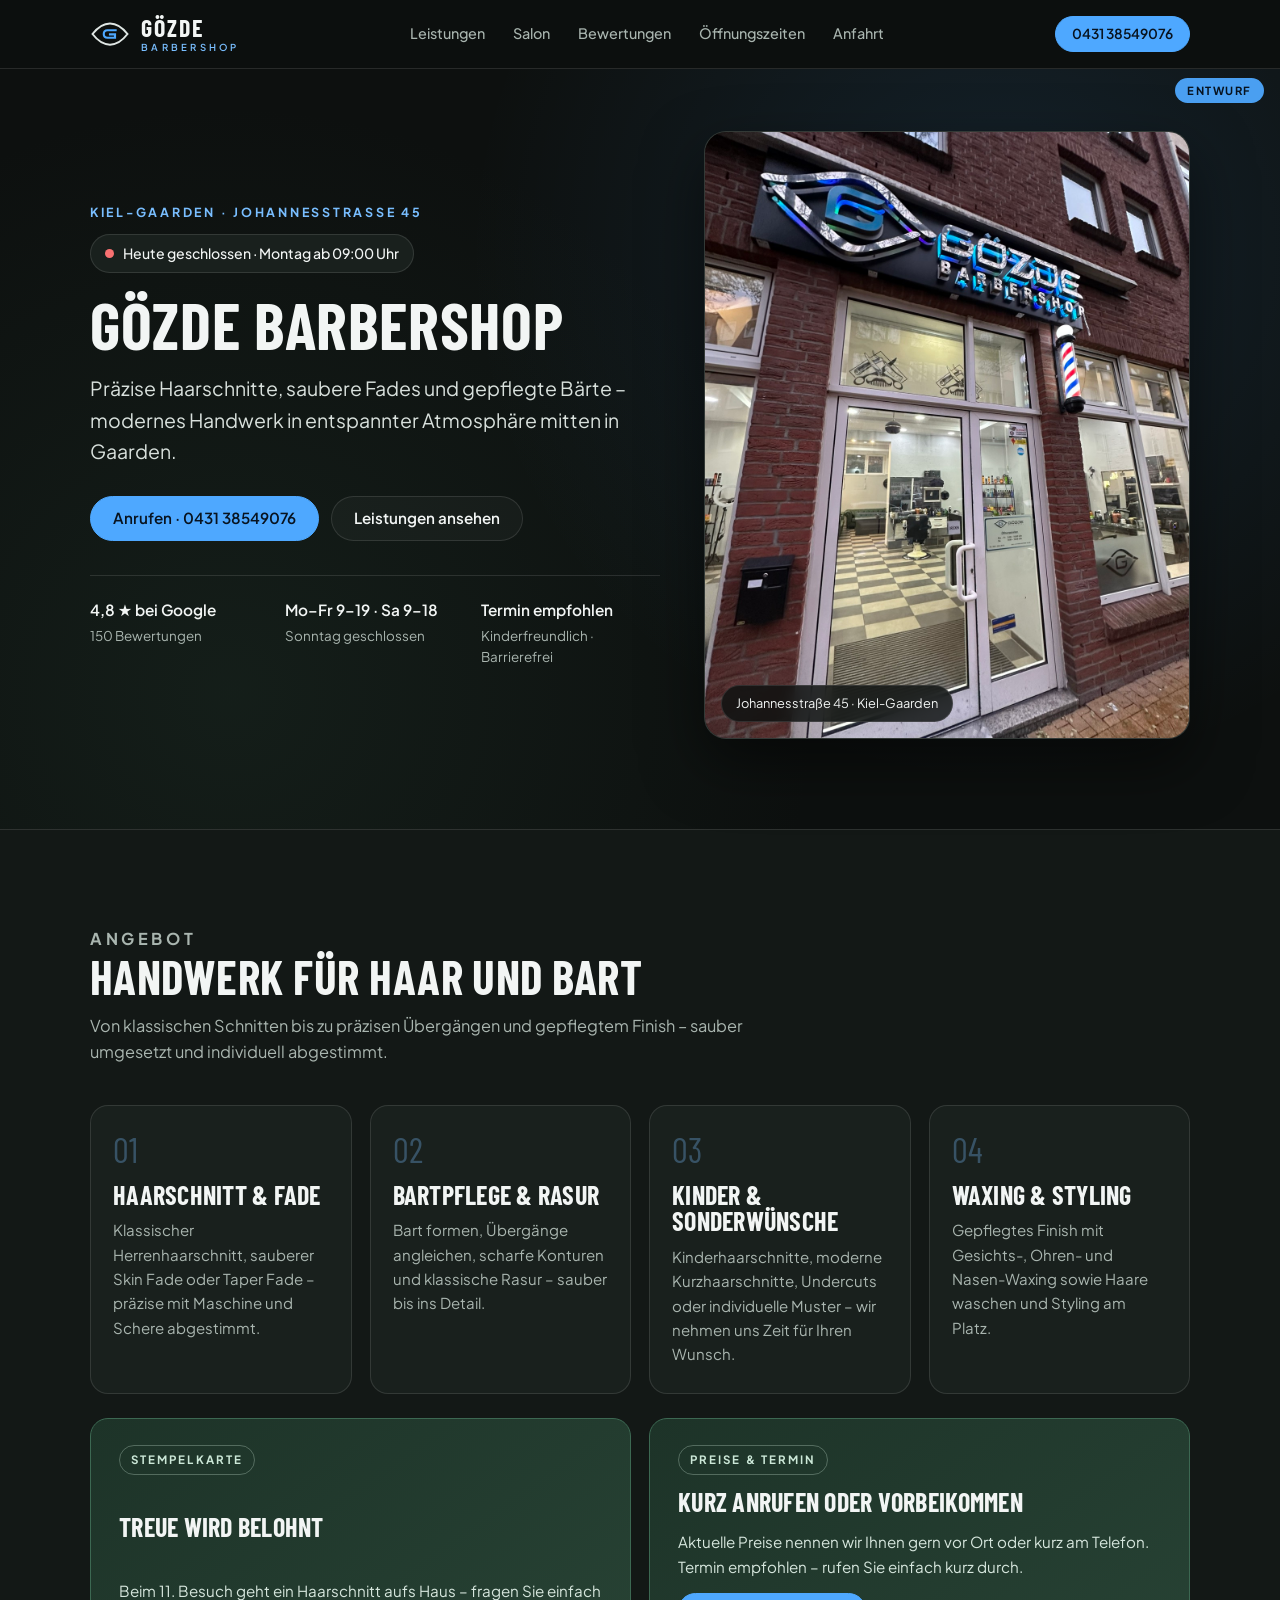
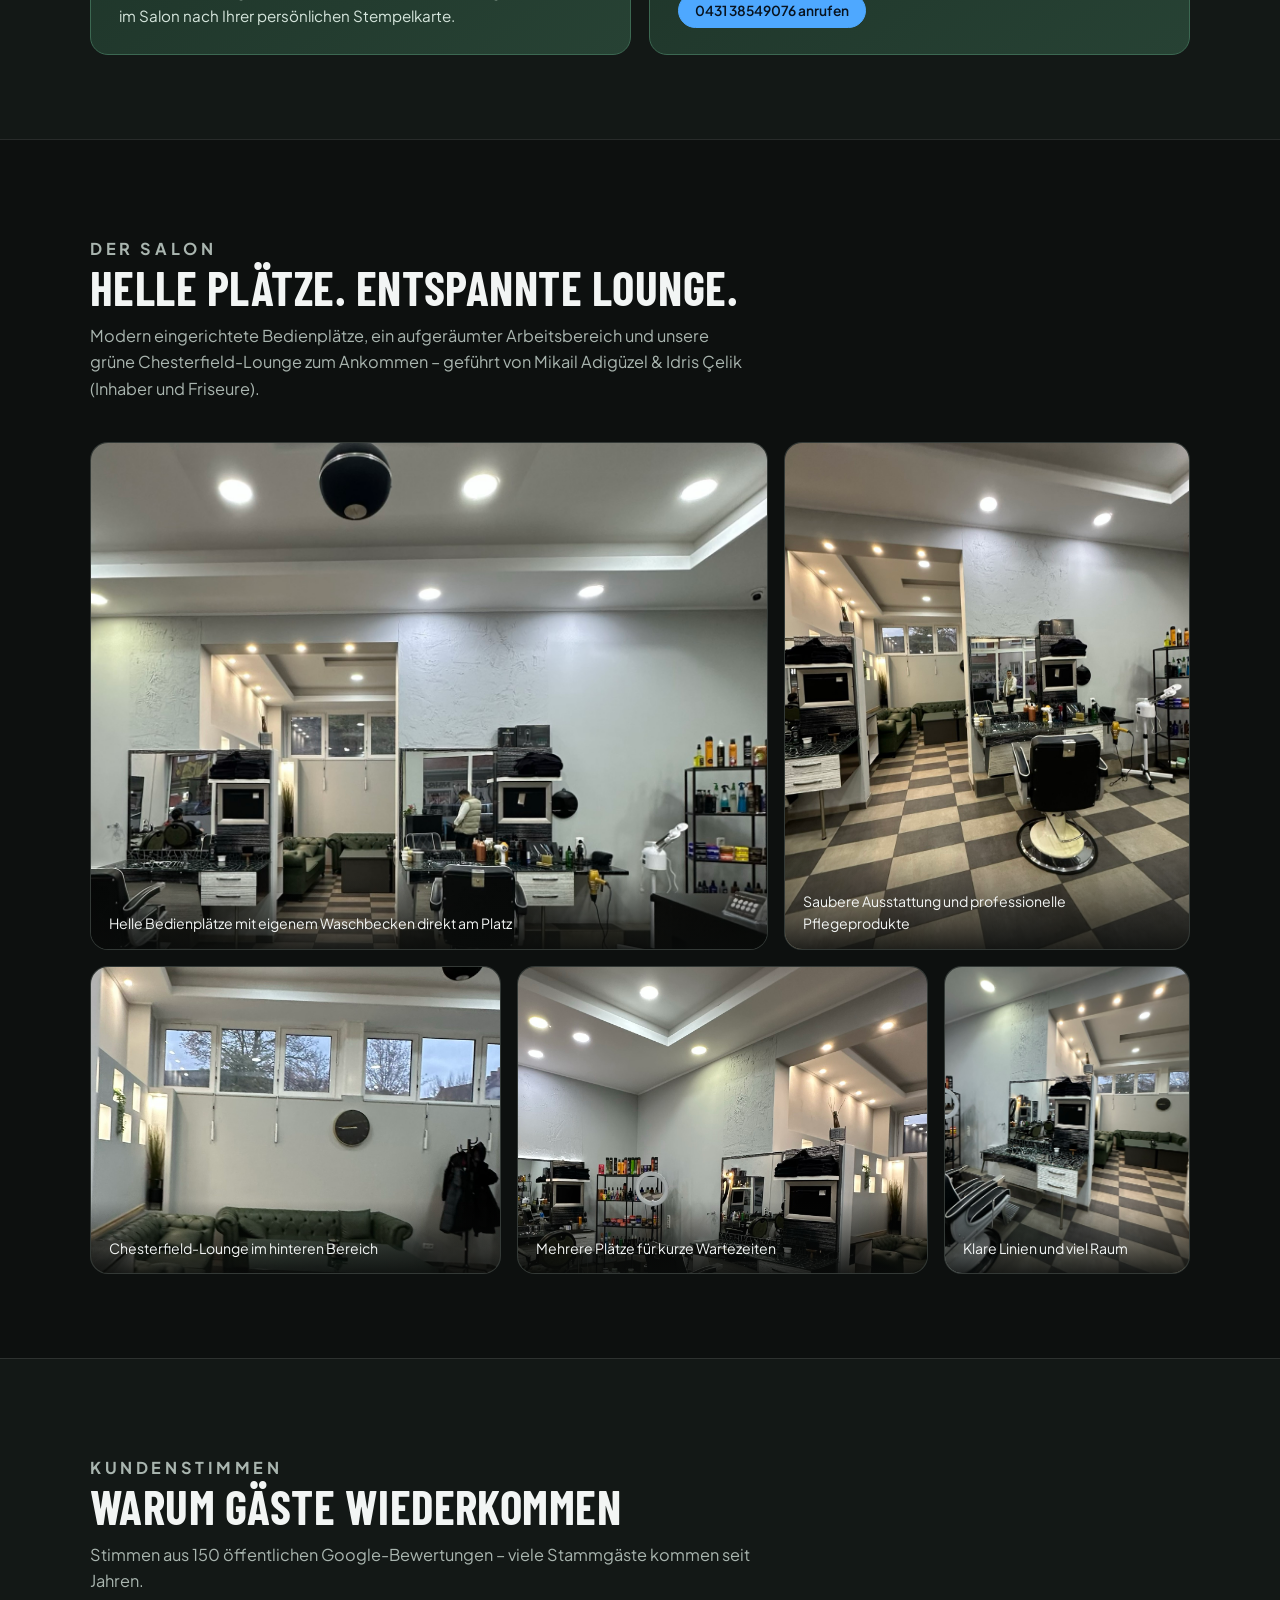
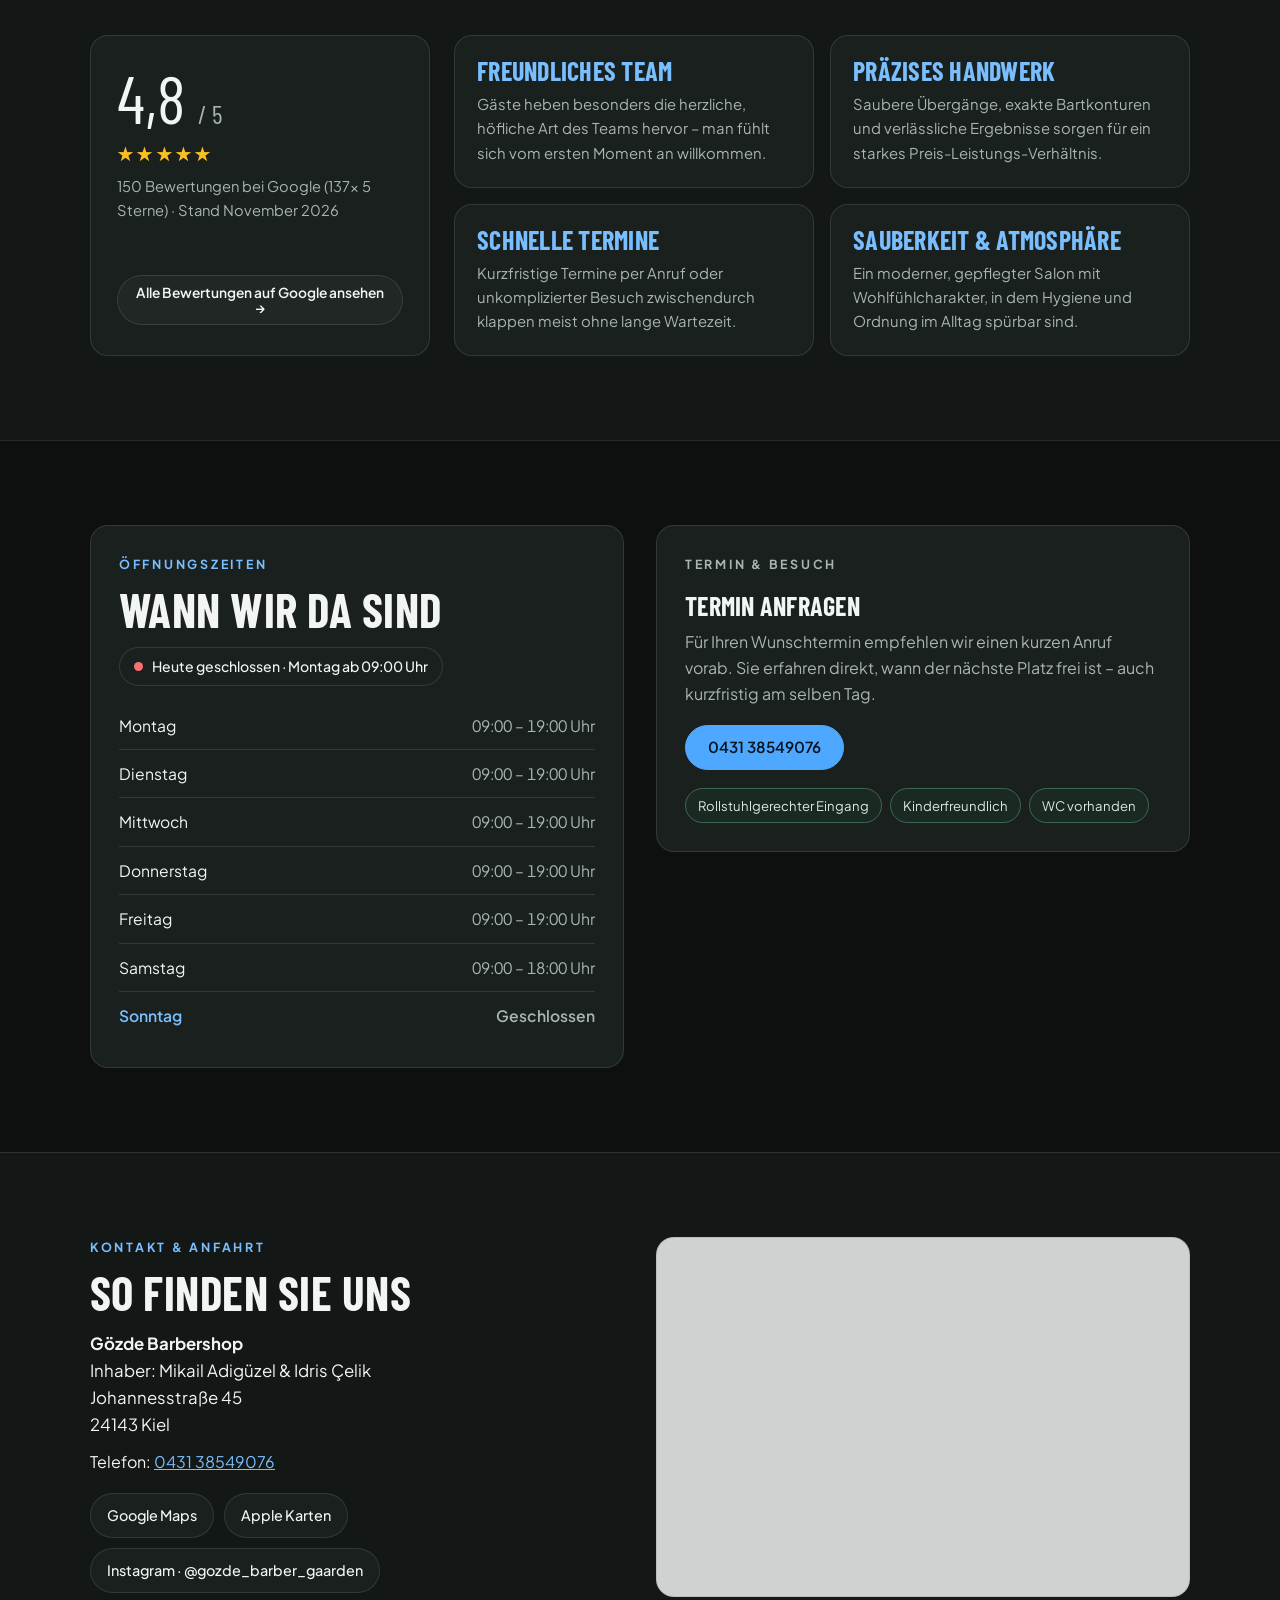
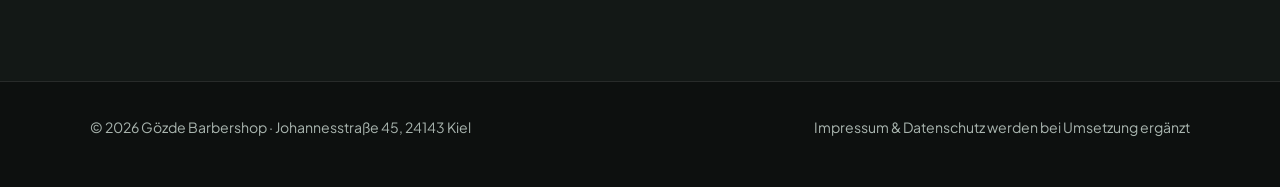
==== goezde-barbershop/index.html @ a3a3507f "Add Gözde Barbershop (Kiel) draft" ====
<!doctype html>
<html lang="de">
<head>
<meta charset="utf-8">
<meta name="viewport" content="width=device-width, initial-scale=1, viewport-fit=cover">
<title>Gözde Barbershop · Kiel-Gaarden</title>
<meta name="description" content="Gözde Barbershop in Kiel-Gaarden, Johannesstraße 45: Haarschnitte, Skin Fades, Bartpflege, Kinderhaarschnitte und Waxing. Mo–Fr 9–19 Uhr, Sa 9–18 Uhr.">
<meta name="robots" content="noindex, nofollow">
<meta name="theme-color" content="#0d100f">
<link rel="preconnect" href="https://fonts.googleapis.com">
<link rel="preconnect" href="https://fonts.gstatic.com" crossorigin>
<link href="https://fonts.googleapis.com/css2?family=Barlow+Condensed:wght@600;700&family=Plus+Jakarta+Sans:wght@400;500;600;700&display=swap" rel="stylesheet">
<style>
:root{
  --bg:#0d100f;
  --bg-alt:#131816;
  --card:#19201d;
  --lounge:#1d3328;
  --lounge-2:#274234;
  --lounge-line:#3c6852;
  --line:rgba(232,238,235,.12);
  --text:#f2f5f4;
  --muted:#a9b5af;
  --blue:#4ea8ff;
  --blue-light:#79beff;
  --blue-ink:#08131f;
  --open:#4ade80;
  --closed:#f87171;
  --display:"Barlow Condensed","Arial Narrow",system-ui,sans-serif;
  --sans:"Plus Jakarta Sans",system-ui,-apple-system,"Segoe UI",sans-serif;
  --radius:18px;
}

*,*::before,*::after{box-sizing:border-box}
html{scroll-behavior:smooth}
body{
  margin:0;
  background:var(--bg);
  color:var(--text);
  font:400 1rem/1.62 var(--sans);
  -webkit-font-smoothing:antialiased;
}
img{display:block;max-width:100%;height:auto}
a{color:var(--blue-light)}
:focus-visible{outline:2px solid var(--blue-light);outline-offset:3px}

.wrap{max-inline-size:1140px;margin-inline:auto;padding-inline:20px}

.draft-badge{
  position:fixed;
  inset-block-start:78px;
  inset-inline-end:16px;
  z-index:15;
  background:rgba(78,168,255,.94);
  color:var(--blue-ink);
  font:700 .7rem/1 var(--sans);
  letter-spacing:.14em;
  text-transform:uppercase;
  padding:7px 12px;
  border-radius:999px;
  pointer-events:none;
}

/* Header & Responsive Navigation */
.site-header{
  position:sticky;
  inset-block-start:0;
  z-index:20;
  background:rgba(13,16,15,.9);
  backdrop-filter:blur(12px);
  border-block-end:1px solid var(--line);
}
.site-header.is-measuring *{transition:none !important}
.header-inner{
  max-inline-size:1140px;
  margin-inline:auto;
  padding-inline:20px;
  min-block-size:68px;
  display:flex;
  align-items:center;
  justify-content:space-between;
  gap:20px;
}
.header-inner > *{flex-shrink:0;white-space:nowrap}

.brand{
  display:inline-flex;
  align-items:center;
  gap:11px;
  text-decoration:none;
  color:var(--text);
}
.brand-mark{inline-size:40px;block-size:26px;flex:none}
.brand-word{display:flex;flex-direction:column;line-height:1}
.brand-word strong{
  font-family:var(--display);
  font-size:1.5rem;
  font-weight:700;
  letter-spacing:.08em;
  text-transform:uppercase;
}
.brand-word span{
  font-size:.6rem;
  font-weight:600;
  letter-spacing:.34em;
  text-transform:uppercase;
  color:var(--blue-light);
  margin-block-start:3px;
}

.site-nav{display:flex;align-items:center}
.menu-button{
  anchor-name:--menu-button;
  display:inline-flex;
  align-items:center;
  gap:8px;
  padding:9px 15px;
  border-radius:999px;
  border:1px solid var(--line);
  background:var(--card);
  color:var(--text);
  font:600 .88rem/1 var(--sans);
  cursor:pointer;
}
.menu-button:hover{border-color:var(--blue)}
.menu-icon{inline-size:18px;block-size:18px}

.site-menu{
  list-style:none;
  margin:0;
  padding:10px;
  position:fixed;
  inset:auto;
  inset-block-start:4.5rem;
  inset-block-start:anchor(--menu-button bottom);
  inset-inline-end:1rem;
  inline-size:min(82dvw,20rem);
  max-inline-size:calc(100dvw - 2rem);
  block-size:fit-content;
  max-block-size:calc(100dvh - 6rem);
  margin-block-start:.5rem;
  overflow:auto;
  background:var(--card);
  color:var(--text);
  border:1px solid var(--line);
  border-radius:16px;
  box-shadow:0 20px 50px rgba(0,0,0,.55);
  gap:4px;
}
.site-menu::backdrop{background:rgba(7,9,8,.55)}
.site-header:not(.is-wide) .site-menu:not(:is(:popover-open,.\:popover-open)){display:none}
.site-header:not(.is-wide) .site-menu:is(:popover-open,.\:popover-open){display:grid}
.site-menu a{
  display:block;
  padding:11px 14px;
  border-radius:10px;
  text-decoration:none;
  color:var(--muted);
  font-size:.95rem;
  font-weight:500;
}
.site-menu a:hover{color:var(--text);background:rgba(255,255,255,.05)}

.header-cta{display:none}
.site-header:not(.is-wide) .header-cta{display:none}

.site-header.is-wide .menu-button{display:none}
.site-header.is-wide .site-menu{
  position:static;
  display:flex;
  align-items:center;
  gap:4px;
  inline-size:auto;
  max-inline-size:none;
  block-size:auto;
  max-block-size:none;
  overflow:visible;
  margin:0;
  padding:0;
  border:0;
  background:transparent;
  box-shadow:none;
  opacity:1;
  transform:none;
}
.site-header.is-wide .site-menu::backdrop{display:none}
.site-header.is-wide .site-menu a{padding:8px 12px;font-size:.9rem}
.site-header.is-wide .header-cta{display:inline-flex}

/* Buttons & Badges */
.btn{
  display:inline-flex;
  align-items:center;
  justify-content:center;
  gap:8px;
  padding:13px 22px;
  border-radius:999px;
  font:600 .95rem/1.1 var(--sans);
  text-decoration:none;
  border:1px solid transparent;
  cursor:pointer;
  text-align:center;
}
.btn.primary{background:var(--blue);color:var(--blue-ink);border-color:var(--blue)}
.btn.primary:hover{background:var(--blue-light);border-color:var(--blue-light)}
.btn.ghost{background:rgba(255,255,255,.03);color:var(--text);border-color:var(--line)}
.btn.ghost:hover{border-color:var(--blue-light)}
.btn.sm{padding:9px 16px;font-size:.86rem}

.status-pill{
  display:inline-flex;
  align-items:center;
  gap:9px;
  padding:7px 14px;
  border-radius:999px;
  background:var(--card);
  border:1px solid var(--line);
  font-size:.88rem;
  font-weight:500;
  color:var(--text);
}
.status-pill i{
  inline-size:9px;
  block-size:9px;
  border-radius:50%;
  background:#6b7280;
  flex:none;
}
.status-pill.open i{background:var(--open);box-shadow:0 0 10px rgba(74,222,128,.65)}
.status-pill.closed i{background:var(--closed)}

/* Typography */
h1,h2,h3{
  font-family:var(--display);
  font-weight:700;
  line-height:1.02;
  letter-spacing:.01em;
  margin:0;
}
h1{font-size:clamp(2.4rem,1.5rem + 3.2vw,4.8rem);text-transform:uppercase}
h2{font-size:clamp(1.85rem,1.35rem + 2vw,3.25rem);text-transform:uppercase}
h3{font-size:clamp(1.3rem,1.15rem + .6vw,1.65rem)}
.eyebrow{
  color:var(--blue-light);
  font-size:.78rem;
  font-weight:700;
  letter-spacing:.22em;
  text-transform:uppercase;
  margin:0 0 10px;
}

/* Sections */
section{padding-block:84px;border-block-start:1px solid var(--line)}
section.alt{background:var(--bg-alt)}
.sec-head{max-inline-size:660px;margin-block-end:40px}
.sec-head p{color:var(--muted);margin:12px 0 0;font-size:1.02rem}

/* Hero */
.hero{
  border-block-start:0;
  padding-block:44px 72px;
  min-block-size:calc(92dvh - 68px);
  display:flex;
  align-items:center;
  background:radial-gradient(circle at 78% 24%,rgba(78,168,255,.12),transparent 46%),
             radial-gradient(circle at 18% 82%,rgba(39,66,52,.28),transparent 48%),
             var(--bg);
}
.hero-grid{
  display:grid;
  grid-template-columns:1.08fr .92fr;
  gap:44px;
  align-items:center;
}
.hero-meta{display:flex;flex-wrap:wrap;align-items:center;gap:12px;margin-block-end:18px}
.hero-meta .eyebrow{margin:0}
.hero h1{margin-block-end:16px}
.hero-lead{
  font-size:clamp(1.02rem,.96rem + .35vw,1.22rem);
  color:#d8e0dc;
  max-inline-size:540px;
  margin:0 0 28px;
}
.hero-ctas{display:flex;flex-wrap:wrap;gap:12px}
.hero-facts{
  margin-block-start:34px;
  padding-block-start:22px;
  border-block-start:1px solid var(--line);
  display:grid;
  grid-template-columns:repeat(3,minmax(0,1fr));
  gap:16px;
}
.fact-item b{display:block;font-size:.96rem;color:var(--text);font-weight:600}
.fact-item span{display:block;font-size:.84rem;color:var(--muted);margin-block-start:2px}

.hero-media{
  position:relative;
  margin:0;
  border-radius:22px;
  overflow:hidden;
  aspect-ratio:4 / 5;
  background:var(--card);
  border:1px solid var(--line);
  box-shadow:0 24px 60px rgba(0,0,0,.5);
}
.hero-media img{inline-size:100%;block-size:100%;object-fit:cover}
.hero-media figcaption{
  position:absolute;
  inset-inline-start:16px;
  inset-block-end:16px;
  background:rgba(13,16,15,.82);
  backdrop-filter:blur(8px);
  border:1px solid var(--line);
  border-radius:999px;
  padding:7px 14px;
  font-size:.8rem;
  color:var(--text);
}

/* Leistungen & Stempelkarte */
.services-grid{
  display:grid;
  grid-template-columns:repeat(4,minmax(0,1fr));
  gap:18px;
}
.service-card{
  background:var(--card);
  border:1px solid var(--line);
  border-radius:var(--radius);
  padding:26px 22px;
  position:relative;
}
.service-num{
  font-family:var(--display);
  font-size:2.2rem;
  line-height:1;
  color:rgba(121,190,255,.32);
  margin-block-end:14px;
}
.service-card h3{margin-block-end:10px;text-transform:uppercase}
.service-card p{margin:0;color:var(--muted);font-size:.94rem}

.lounge-strip{
  margin-block-start:24px;
  display:grid;
  grid-template-columns:1fr 1fr;
  gap:18px;
}
.lounge-card{
  background:linear-gradient(145deg,var(--lounge),var(--lounge-2));
  border:1px solid var(--lounge-line);
  border-radius:var(--radius);
  padding:26px 28px;
  display:flex;
  flex-direction:column;
  justify-content:space-between;
  gap:14px;
}
.lounge-card .tag{
  display:inline-block;
  align-self:flex-start;
  font-size:.72rem;
  font-weight:700;
  letter-spacing:.18em;
  text-transform:uppercase;
  color:#cce8d8;
  border:1px solid rgba(204,232,216,.3);
  border-radius:999px;
  padding:5px 11px;
}
.lounge-card h3{text-transform:uppercase}
.lounge-card p{margin:0;color:#d6e6dd;font-size:.95rem}

/* Salon Gallery */
.bento{display:grid;gap:16px}
.bento-top{display:grid;grid-template-columns:5fr 3fr;gap:16px}
.bento-bottom{display:grid;grid-template-columns:5fr 5fr 3fr;gap:16px}
.bento figure{
  margin:0;
  position:relative;
  border-radius:var(--radius);
  overflow:hidden;
  background:var(--card);
  border:1px solid var(--line);
}
.bento img{inline-size:100%;block-size:100%;object-fit:cover}
.bento figcaption{
  position:absolute;
  inset-inline:0;
  inset-block-end:0;
  padding:36px 18px 14px;
  background:linear-gradient(transparent,rgba(9,11,10,.88));
  font-size:.88rem;
  color:var(--text);
}
.ratio-4-3{aspect-ratio:4 / 3}
.ratio-4-5{aspect-ratio:4 / 5}

/* Reviews */
.reviews-layout{
  display:grid;
  grid-template-columns:340px 1fr;
  gap:24px;
  align-items:stretch;
}
.score-box{
  background:var(--card);
  border:1px solid var(--line);
  border-radius:var(--radius);
  padding:30px 26px;
  display:flex;
  flex-direction:column;
  justify-content:space-between;
  gap:20px;
}
.score-big{
  font-family:var(--display);
  font-size:4.2rem;
  line-height:.95;
  color:var(--text);
}
.score-big span{font-size:1.6rem;color:var(--muted)}
.stars{color:#fbbf24;font-size:1.2rem;letter-spacing:.12em;margin-block:8px 6px}
.score-sub{color:var(--muted);font-size:.92rem;margin:0}
.themes-grid{
  display:grid;
  grid-template-columns:1fr 1fr;
  gap:16px;
}
.theme-card{
  background:var(--card);
  border:1px solid var(--line);
  border-radius:var(--radius);
  padding:22px;
}
.theme-card h3{margin-block-end:8px;text-transform:uppercase;color:var(--blue-light)}
.theme-card p{margin:0;color:var(--muted);font-size:.93rem}

/* Hours & Contact */
.split{
  display:grid;
  grid-template-columns:1fr 1fr;
  gap:32px;
  align-items:start;
}
.hours-card,.info-box{
  background:var(--card);
  border:1px solid var(--line);
  border-radius:var(--radius);
  padding:28px;
}
table.hours{inline-size:100%;border-collapse:collapse;margin-block-start:16px}
table.hours td{padding:11px 0;border-block-end:1px solid var(--line);font-size:.98rem}
table.hours tr:last-child td{border-block-end:0}
table.hours td:last-child{text-align:end;color:var(--muted);font-variant-numeric:tabular-nums}
table.hours tr.today td{color:var(--blue-light);font-weight:600}
table.hours tr.closed-day td:last-child{color:var(--muted)}

.info-box h3{margin-block-end:10px;text-transform:uppercase}
.info-box p{color:var(--muted);margin:0 0 18px}
.feature-pills{display:flex;flex-wrap:wrap;gap:8px;margin-block-start:18px}
.pill{
  border:1px solid var(--lounge-line);
  background:rgba(29,51,40,.5);
  color:#d9ebe0;
  border-radius:999px;
  padding:6px 12px;
  font-size:.82rem;
}

.chips{display:flex;flex-wrap:wrap;gap:10px;margin-block-start:18px}
.chip{
  display:inline-flex;
  align-items:center;
  gap:8px;
  border:1px solid var(--line);
  background:var(--card);
  border-radius:999px;
  padding:10px 16px;
  color:var(--text);
  text-decoration:none;
  font-size:.9rem;
  font-weight:500;
}
.chip:hover{border-color:var(--blue-light)}
.map-frame{
  inline-size:100%;
  block-size:100%;
  min-block-size:360px;
  background:var(--card);
  border:1px solid var(--line);
  border-radius:var(--radius);
  filter:invert(.92) hue-rotate(180deg) saturate(.7);
}

footer{
  border-block-start:1px solid var(--line);
  padding-block:34px 48px;
  color:var(--muted);
  font-size:.88rem;
}
footer .wrap{display:flex;flex-wrap:wrap;justify-content:space-between;gap:14px}

.mobile-dock{display:none}

@media (prefers-reduced-motion:no-preference){
  .btn,.chip,.menu-button,.site-menu a{transition:background-color .18s ease,border-color .18s ease,color .18s ease}
  .bento img{transition:transform .45s ease}
  .bento figure:hover img{transform:scale(1.03)}
  .site-header:not(.is-wide):not(.is-measuring) .site-menu{
    opacity:0;
    transform:translateY(-6px);
    transition:
      opacity .18s ease-out,
      transform .18s ease-out,
      display .18s ease-out,
      overlay .18s ease-out;
    transition-behavior:allow-discrete;
  }
  .site-header:not(.is-wide):not(.is-measuring) .site-menu:is(:popover-open,.\:popover-open){
    opacity:1;
    transform:translateY(0);
    @starting-style{
      opacity:0;
      transform:translateY(-6px);
    }
  }
}

@media (max-width:960px){
  .services-grid{grid-template-columns:repeat(2,minmax(0,1fr))}
  .reviews-layout{grid-template-columns:1fr}
}

@media (max-width:860px){
  section{padding-block:62px}
  .hero{min-block-size:auto;padding-block:28px 56px}
  .hero-grid,.lounge-strip,.split,.themes-grid,.bento-top,.bento-bottom{grid-template-columns:1fr}
  .hero-media{order:-1;aspect-ratio:4 / 4.3;max-inline-size:480px}
  .hero-facts{grid-template-columns:1fr;gap:12px}
  .services-grid{grid-template-columns:1fr}
  .ratio-4-5{aspect-ratio:4 / 3}
  .draft-badge{inset-block-start:74px;inset-inline-end:12px}
  body{padding-block-end:84px}
  .mobile-dock{
    display:grid;
    grid-template-columns:repeat(3,minmax(0,1fr));
    gap:8px;
    position:fixed;
    inset-inline:0;
    inset-block-end:0;
    z-index:25;
    padding:10px 14px calc(10px + env(safe-area-inset-bottom));
    background:rgba(13,16,15,.95);
    backdrop-filter:blur(10px);
    border-block-start:1px solid var(--line);
  }
  .mobile-dock .btn{padding:12px 8px;font-size:.86rem}
}

@media (forced-colors:active){
  .btn,.chip,.menu-button,.status-pill,.service-card,.lounge-card,.score-box,.theme-card,.hours-card,.info-box,.site-menu{
    border:1px solid CanvasText;
  }
  .status-pill i{background:CanvasText}
}
</style>
</head>
<body>
<div class="draft-badge">Entwurf</div>

<header class="site-header" id="site-header">
  <div class="header-inner" id="header-inner">
    <a class="brand" href="#top" aria-label="Gözde Barbershop – Startseite">
      <svg class="brand-mark" viewBox="0 0 64 40" fill="none" aria-hidden="true">
        <path d="M4 20C14 7 24 3 32 3C40 3 50 7 60 20C50 33 40 37 32 37C24 37 14 33 4 20Z" stroke="#dfe6e3" stroke-width="3.2"/>
        <path d="M41 14H28C24.5 14 22 16.5 22 20C22 23.5 24.5 26 28 26H40V20.5H32" stroke="#4ea8ff" stroke-width="3.4" stroke-linecap="square"/>
      </svg>
      <span class="brand-word">
        <strong>Gözde</strong>
        <span>Barbershop</span>
      </span>
    </a>

    <nav class="site-nav" aria-label="Hauptnavigation">
      <button
        class="menu-button"
        id="menu-button"
        type="button"
        popovertarget="site-menu"
        popovertargetaction="toggle"
        aria-controls="site-menu"
      >
        <svg class="menu-icon" viewBox="0 0 24 24" fill="none" stroke="currentColor" stroke-width="2" stroke-linecap="round" aria-hidden="true">
          <line x1="4" y1="7" x2="20" y2="7"/>
          <line x1="4" y1="12" x2="20" y2="12"/>
          <line x1="4" y1="17" x2="20" y2="17"/>
        </svg>
        <span>Menü</span>
      </button>

      <ul id="site-menu" class="site-menu" popover="auto">
        <li><a href="#leistungen">Leistungen</a></li>
        <li><a href="#salon">Salon</a></li>
        <li><a href="#bewertungen">Bewertungen</a></li>
        <li><a href="#zeiten">Öffnungszeiten</a></li>
        <li><a href="#anfahrt">Anfahrt</a></li>
      </ul>
    </nav>

    <a class="btn primary sm header-cta" href="tel:+4943138549076">0431 38549076</a>
  </div>
</header>

<main id="top">

<section class="hero">
  <div class="wrap hero-grid">
    <div>
      <div class="hero-meta">
        <p class="eyebrow">Kiel-Gaarden · Johannesstraße 45</p>
        <span class="status-pill" data-status><i aria-hidden="true"></i><span data-status-text>Mo–Fr 9–19 Uhr</span></span>
      </div>
      <h1>Gözde Barbershop</h1>
      <p class="hero-lead">Präzise Haarschnitte, saubere Fades und gepflegte Bärte – modernes Handwerk in entspannter Atmosphäre mitten in Gaarden.</p>
      <div class="hero-ctas">
        <a class="btn primary" href="tel:+4943138549076">Anrufen · 0431 38549076</a>
        <a class="btn ghost" href="#leistungen">Leistungen ansehen</a>
      </div>
      <div class="hero-facts">
        <div class="fact-item">
          <b>4,8 ★ bei Google</b>
          <span>150 Bewertungen</span>
        </div>
        <div class="fact-item">
          <b>Mo–Fr 9–19 · Sa 9–18</b>
          <span>Sonntag geschlossen</span>
        </div>
        <div class="fact-item">
          <b>Termin empfohlen</b>
          <span>Kinderfreundlich · Barrierefrei</span>
        </div>
      </div>
    </div>

    <figure class="hero-media">
      <img src="assets/aussen.jpg" alt="Eingang des Gözde Barbershop in der Johannesstraße 45 in Kiel-Gaarden mit Leuchtschild und Barber-Pole" width="1200" height="1500" fetchpriority="high">
      <figcaption>Johannesstraße 45 · Kiel-Gaarden</figcaption>
    </figure>
  </div>
</section>

<section id="leistungen" class="alt">
  <div class="wrap">
    <div class="sec-head">
      <p class="eyebrow">Angebot</p>
      <h2>Handwerk für Haar und Bart</h2>
      <p>Von klassischen Schnitten bis zu präzisen Übergängen und gepflegtem Finish – sauber umgesetzt und individuell abgestimmt.</p>
    </div>

    <div class="services-grid">
      <article class="service-card">
        <div class="service-num" aria-hidden="true">01</div>
        <h3>Haarschnitt &amp; Fade</h3>
        <p>Klassischer Herrenhaarschnitt, sauberer Skin Fade oder Taper Fade – präzise mit Maschine und Schere abgestimmt.</p>
      </article>
      <article class="service-card">
        <div class="service-num" aria-hidden="true">02</div>
        <h3>Bartpflege &amp; Rasur</h3>
        <p>Bart formen, Übergänge angleichen, scharfe Konturen und klassische Rasur – sauber bis ins Detail.</p>
      </article>
      <article class="service-card">
        <div class="service-num" aria-hidden="true">03</div>
        <h3>Kinder &amp; Sonderwünsche</h3>
        <p>Kinderhaarschnitte, moderne Kurzhaarschnitte, Undercuts oder individuelle Muster – wir nehmen uns Zeit für Ihren Wunsch.</p>
      </article>
      <article class="service-card">
        <div class="service-num" aria-hidden="true">04</div>
        <h3>Waxing &amp; Styling</h3>
        <p>Gepflegtes Finish mit Gesichts-, Ohren- und Nasen-Waxing sowie Haare waschen und Styling am Platz.</p>
      </article>
    </div>

    <div class="lounge-strip">
      <div class="lounge-card">
        <span class="tag">Stempelkarte</span>
        <h3>Treue wird belohnt</h3>
        <p>Beim 11. Besuch geht ein Haarschnitt aufs Haus – fragen Sie einfach im Salon nach Ihrer persönlichen Stempelkarte.</p>
      </div>
      <div class="lounge-card">
        <span class="tag">Preise &amp; Termin</span>
        <h3>Kurz anrufen oder vorbeikommen</h3>
        <p>Aktuelle Preise nennen wir Ihnen gern vor Ort oder kurz am Telefon. Termin empfohlen – rufen Sie einfach kurz durch.</p>
        <div><a class="btn primary sm" href="tel:+4943138549076">0431 38549076 anrufen</a></div>
      </div>
    </div>
  </div>
</section>

<section id="salon">
  <div class="wrap">
    <div class="sec-head">
      <p class="eyebrow">Der Salon</p>
      <h2>Helle Plätze. Entspannte Lounge.</h2>
      <p>Modern eingerichtete Bedienplätze, ein aufgeräumter Arbeitsbereich und unsere grüne Chesterfield-Lounge zum Ankommen – geführt von Mikail Adigüzel &amp; Idris Çelik (Inhaber und Friseure).</p>
    </div>

    <div class="bento">
      <div class="bento-top">
        <figure class="ratio-4-3">
          <img src="assets/salon-uebersicht.jpg" alt="Innenansicht des Gözde Barbershop mit beleuchteten Spiegeln, Waschbecken und Schachbrettboden" width="1400" height="1050" loading="lazy">
          <figcaption>Helle Bedienplätze mit eigenem Waschbecken direkt am Platz</figcaption>
        </figure>
        <figure class="ratio-4-5">
          <img src="assets/platz-rechts.jpg" alt="Moderner Barbershop-Platz mit schwarzem Stuhl, Spiegel, Pflegeprodukten und Blick in die Lounge" width="1080" height="1350" loading="lazy">
          <figcaption>Saubere Ausstattung und professionelle Pflegeprodukte</figcaption>
        </figure>
      </div>
      <div class="bento-bottom">
        <figure class="ratio-4-3">
          <img src="assets/lounge.jpg" alt="Wartebereich mit zwei dunkelgrünen Chesterfield-Sofas und Glastisch" width="1400" height="1050" loading="lazy">
          <figcaption>Chesterfield-Lounge im hinteren Bereich</figcaption>
        </figure>
        <figure class="ratio-4-3">
          <img src="assets/salon-stuehle.jpg" alt="Mehrere Friseurstühle in Olivgrün und Schwarz vor großen Spiegeln" width="1400" height="1050" loading="lazy">
          <figcaption>Mehrere Plätze für kurze Wartezeiten</figcaption>
        </figure>
        <figure class="ratio-4-5">
          <img src="assets/platz-detail.jpg" alt="Detailansicht des dunklen Marmor-Waschtischs mit Schubladen und Übergang zur Lounge" width="1080" height="1350" loading="lazy">
          <figcaption>Klare Linien und viel Raum</figcaption>
        </figure>
      </div>
    </div>
  </div>
</section>

<section id="bewertungen" class="alt">
  <div class="wrap">
    <div class="sec-head">
      <p class="eyebrow">Kundenstimmen</p>
      <h2>Warum Gäste wiederkommen</h2>
      <p>Stimmen aus 150 öffentlichen Google-Bewertungen – viele Stammgäste kommen seit Jahren.</p>
    </div>

    <div class="reviews-layout">
      <div class="score-box">
        <div>
          <div class="score-big">4,8 <span>/ 5</span></div>
          <div class="stars" aria-label="4,8 von 5 Sternen">★★★★★</div>
          <p class="score-sub">150 Bewertungen bei Google (137× 5 Sterne) · Stand November 2026</p>
        </div>
        <a class="btn ghost sm" href="https://maps.app.goo.gl/9KV99X2SK7Gefa6M8" target="_blank" rel="noopener">Alle Bewertungen auf Google ansehen →</a>
      </div>

      <div class="themes-grid">
        <article class="theme-card">
          <h3>Freundliches Team</h3>
          <p>Gäste heben besonders die herzliche, höfliche Art des Teams hervor – man fühlt sich vom ersten Moment an willkommen.</p>
        </article>
        <article class="theme-card">
          <h3>Präzises Handwerk</h3>
          <p>Saubere Übergänge, exakte Bartkonturen und verlässliche Ergebnisse sorgen für ein starkes Preis-Leistungs-Verhältnis.</p>
        </article>
        <article class="theme-card">
          <h3>Schnelle Termine</h3>
          <p>Kurzfristige Termine per Anruf oder unkomplizierter Besuch zwischendurch klappen meist ohne lange Wartezeit.</p>
        </article>
        <article class="theme-card">
          <h3>Sauberkeit &amp; Atmosphäre</h3>
          <p>Ein moderner, gepflegter Salon mit Wohlfühlcharakter, in dem Hygiene und Ordnung im Alltag spürbar sind.</p>
        </article>
      </div>
    </div>
  </div>
</section>

<section id="zeiten">
  <div class="wrap split">
    <div class="hours-card">
      <p class="eyebrow">Öffnungszeiten</p>
      <h2>Wann wir da sind</h2>
      <div style="margin-block-start:14px">
        <span class="status-pill" data-status><i aria-hidden="true"></i><span data-status-text>Mo–Fr 9–19 Uhr</span></span>
      </div>
      <table class="hours" aria-label="Öffnungszeiten">
        <tbody>
          <tr data-d="1"><td>Montag</td><td>09:00 – 19:00 Uhr</td></tr>
          <tr data-d="2"><td>Dienstag</td><td>09:00 – 19:00 Uhr</td></tr>
          <tr data-d="3"><td>Mittwoch</td><td>09:00 – 19:00 Uhr</td></tr>
          <tr data-d="4"><td>Donnerstag</td><td>09:00 – 19:00 Uhr</td></tr>
          <tr data-d="5"><td>Freitag</td><td>09:00 – 19:00 Uhr</td></tr>
          <tr data-d="6"><td>Samstag</td><td>09:00 – 18:00 Uhr</td></tr>
          <tr data-d="0" class="closed-day"><td>Sonntag</td><td>Geschlossen</td></tr>
        </tbody>
      </table>
    </div>

    <div class="info-box">
      <p class="eyebrow">Termin &amp; Besuch</p>
      <h3>Termin anfragen</h3>
      <p>Für Ihren Wunschtermin empfehlen wir einen kurzen Anruf vorab. Sie erfahren direkt, wann der nächste Platz frei ist – auch kurzfristig am selben Tag.</p>
      <a class="btn primary" href="tel:+4943138549076">0431 38549076</a>
      <div class="feature-pills">
        <span class="pill">Rollstuhlgerechter Eingang</span>
        <span class="pill">Kinderfreundlich</span>
        <span class="pill">WC vorhanden</span>
      </div>
    </div>
  </div>
</section>

<section id="anfahrt" class="alt">
  <div class="wrap split">
    <div>
      <p class="eyebrow">Kontakt &amp; Anfahrt</p>
      <h2>So finden Sie uns</h2>
      <p style="margin:14px 0 8px;font-size:1.05rem">
        <strong>Gözde Barbershop</strong><br>
        Inhaber: Mikail Adigüzel &amp; Idris Çelik<br>
        Johannesstraße 45<br>
        24143 Kiel
      </p>
      <p style="margin:10px 0 0">
        Telefon: <a href="tel:+4943138549076">0431 38549076</a>
      </p>
      <div class="chips">
        <a class="chip" href="https://maps.app.goo.gl/9KV99X2SK7Gefa6M8" target="_blank" rel="noopener">Google Maps</a>
        <a class="chip" href="https://maps.apple.com/?q=G%C3%B6zde+Barbershop&amp;address=Johannesstra%C3%9Fe+45,+24143+Kiel" target="_blank" rel="noopener">Apple Karten</a>
        <a class="chip" href="https://www.instagram.com/gozde_barber_gaarden/" target="_blank" rel="noopener">Instagram · @gozde_barber_gaarden</a>
      </div>
    </div>

    <iframe
      class="map-frame"
      title="Karte: Gözde Barbershop, Johannesstraße 45, 24143 Kiel"
      loading="lazy"
      src="https://maps.google.com/maps?q=G%C3%B6zde%20Barbershop%2C%20Johannesstra%C3%9Fe%2045%2C%2024143%20Kiel&amp;z=16&amp;output=embed"
    ></iframe>
  </div>
</section>

</main>

<footer>
  <div class="wrap">
    <span>© 2026 Gözde Barbershop · Johannesstraße 45, 24143 Kiel</span>
    <span>Impressum &amp; Datenschutz werden bei Umsetzung ergänzt</span>
  </div>
</footer>

<div class="mobile-dock" aria-label="Schnellzugriff">
  <a class="btn primary" href="tel:+4943138549076">Anrufen</a>
  <a class="btn ghost" href="https://maps.app.goo.gl/9KV99X2SK7Gefa6M8" target="_blank" rel="noopener">Route</a>
  <a class="btn ghost" href="#zeiten">Zeiten</a>
</div>

<script type="module">
if (!Object.hasOwn(HTMLElement.prototype, 'popover')) {
  import('https://unpkg.com/@oddbird/popover-polyfill@latest/dist/popover.min.js');
}

const header = document.getElementById('site-header');
const inner = document.getElementById('header-inner');
const menu = document.getElementById('site-menu');
let lastCollapsedWidth = 0;

function isMenuOpen() {
  try {
    return menu.matches(':popover-open') || menu.classList.contains(':popover-open');
  } catch {
    return menu.classList.contains(':popover-open');
  }
}

function syncNavLayout(force = false) {
  const wasWide = header.classList.contains('is-wide');
  const currentWidth = header.clientWidth;
  if (!force && !wasWide && currentWidth <= lastCollapsedWidth) {
    return;
  }

  const wasOpen = !wasWide && isMenuOpen();
  header.classList.add('is-measuring', 'is-wide');
  menu.removeAttribute('popover');

  const fits = inner.scrollWidth <= inner.clientWidth;

  if (fits) {
    lastCollapsedWidth = 0;
  } else {
    header.classList.remove('is-wide');
    menu.setAttribute('popover', 'auto');
    lastCollapsedWidth = currentWidth;
    if (wasOpen && typeof menu.showPopover === 'function') {
      try {
        menu.showPopover();
      } catch {
        // Ignore if polyfill has not finished initializing.
      }
    }
  }

  requestAnimationFrame(() => header.classList.remove('is-measuring'));
}

if (typeof ResizeObserver === 'function') {
  const ro = new ResizeObserver(() => syncNavLayout(false));
  ro.observe(header);
  ro.observe(menu);
}
if (document.fonts && document.fonts.ready) {
  document.fonts.ready.then(() => syncNavLayout(true));
}
syncNavLayout(true);

menu.querySelectorAll('a').forEach((link) => {
  link.addEventListener('click', () => {
    if (!header.classList.contains('is-wide') && typeof menu.hidePopover === 'function') {
      try {
        menu.hidePopover();
      } catch {
        // Ignore if already closed.
      }
    }
  });
});

function updateOpeningStatus() {
  const dayMap = { Sun: 0, Mon: 1, Tue: 2, Wed: 3, Thu: 4, Fri: 5, Sat: 6 };
  const parts = new Intl.DateTimeFormat('en-US', {
    timeZone: 'Europe/Berlin',
    weekday: 'short',
    hour: '2-digit',
    minute: '2-digit',
    hourCycle: 'h23'
  }).formatToParts(new Date());

  const byType = Object.fromEntries(parts.map((p) => [p.type, p.value]));
  const day = dayMap[byType.weekday] ?? new Date().getDay();
  const minutes = (Number(byType.hour) % 24) * 60 + Number(byType.minute);

  const openMinutes = 9 * 60;
  const closeMinutes = day === 6 ? 18 * 60 : 19 * 60;

  let isOpen = false;
  let text = '';

  if (day === 0) {
    text = 'Heute geschlossen · Montag ab 09:00 Uhr';
  } else if (minutes < openMinutes) {
    text = 'Heute ab 09:00 Uhr geöffnet';
  } else if (minutes < closeMinutes) {
    isOpen = true;
    text = day === 6 ? 'Jetzt geöffnet · bis 18:00 Uhr' : 'Jetzt geöffnet · bis 19:00 Uhr';
  } else if (day === 5) {
    text = 'Geschlossen · Samstag ab 09:00 Uhr';
  } else if (day === 6) {
    text = 'Geschlossen · Montag ab 09:00 Uhr';
  } else {
    text = 'Geschlossen · Morgen ab 09:00 Uhr';
  }

  document.querySelectorAll('[data-status]').forEach((el) => {
    el.classList.toggle('open', isOpen);
    el.classList.toggle('closed', !isOpen);
    const label = el.querySelector('[data-status-text]');
    if (label) label.textContent = text;
  });

  document.querySelectorAll('table.hours tr[data-d]').forEach((row) => {
    row.classList.toggle('today', Number(row.dataset.d) === day);
  });
}

updateOpeningStatus();
</script>
</body>
</html>
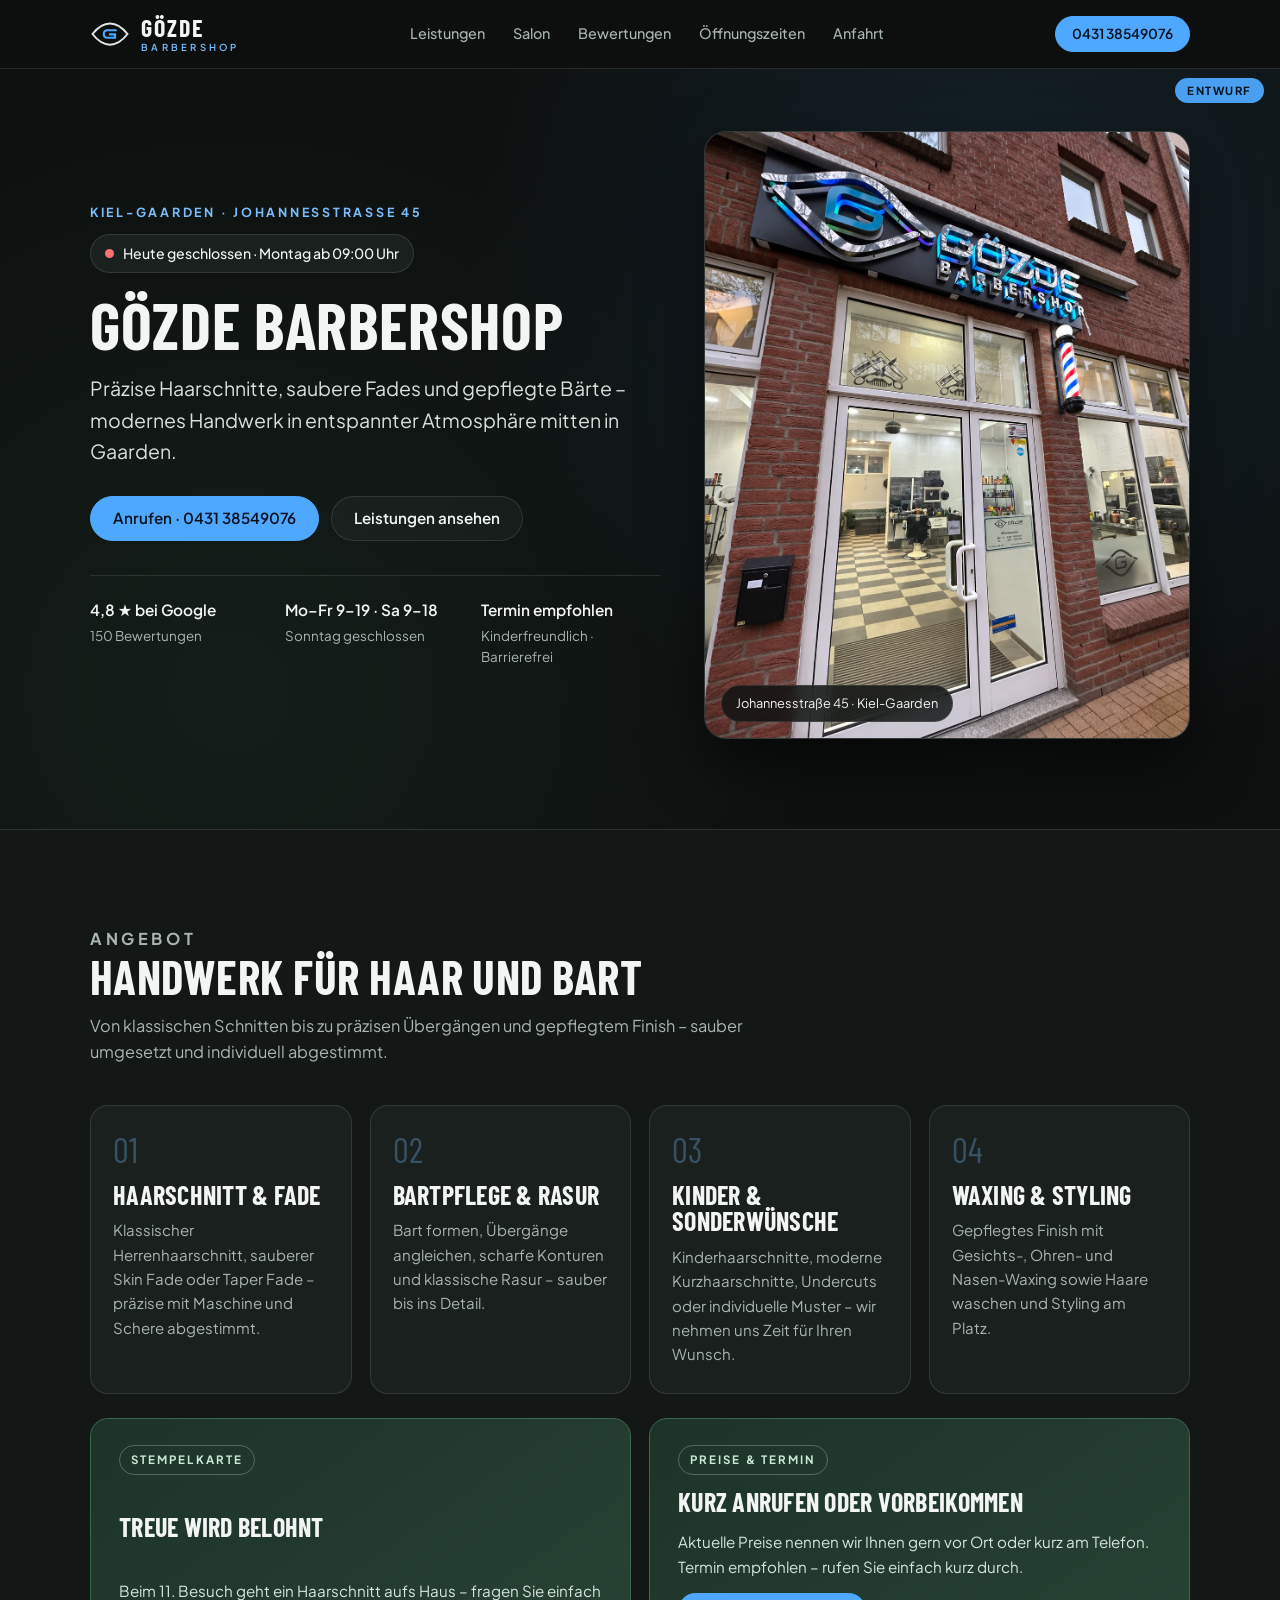
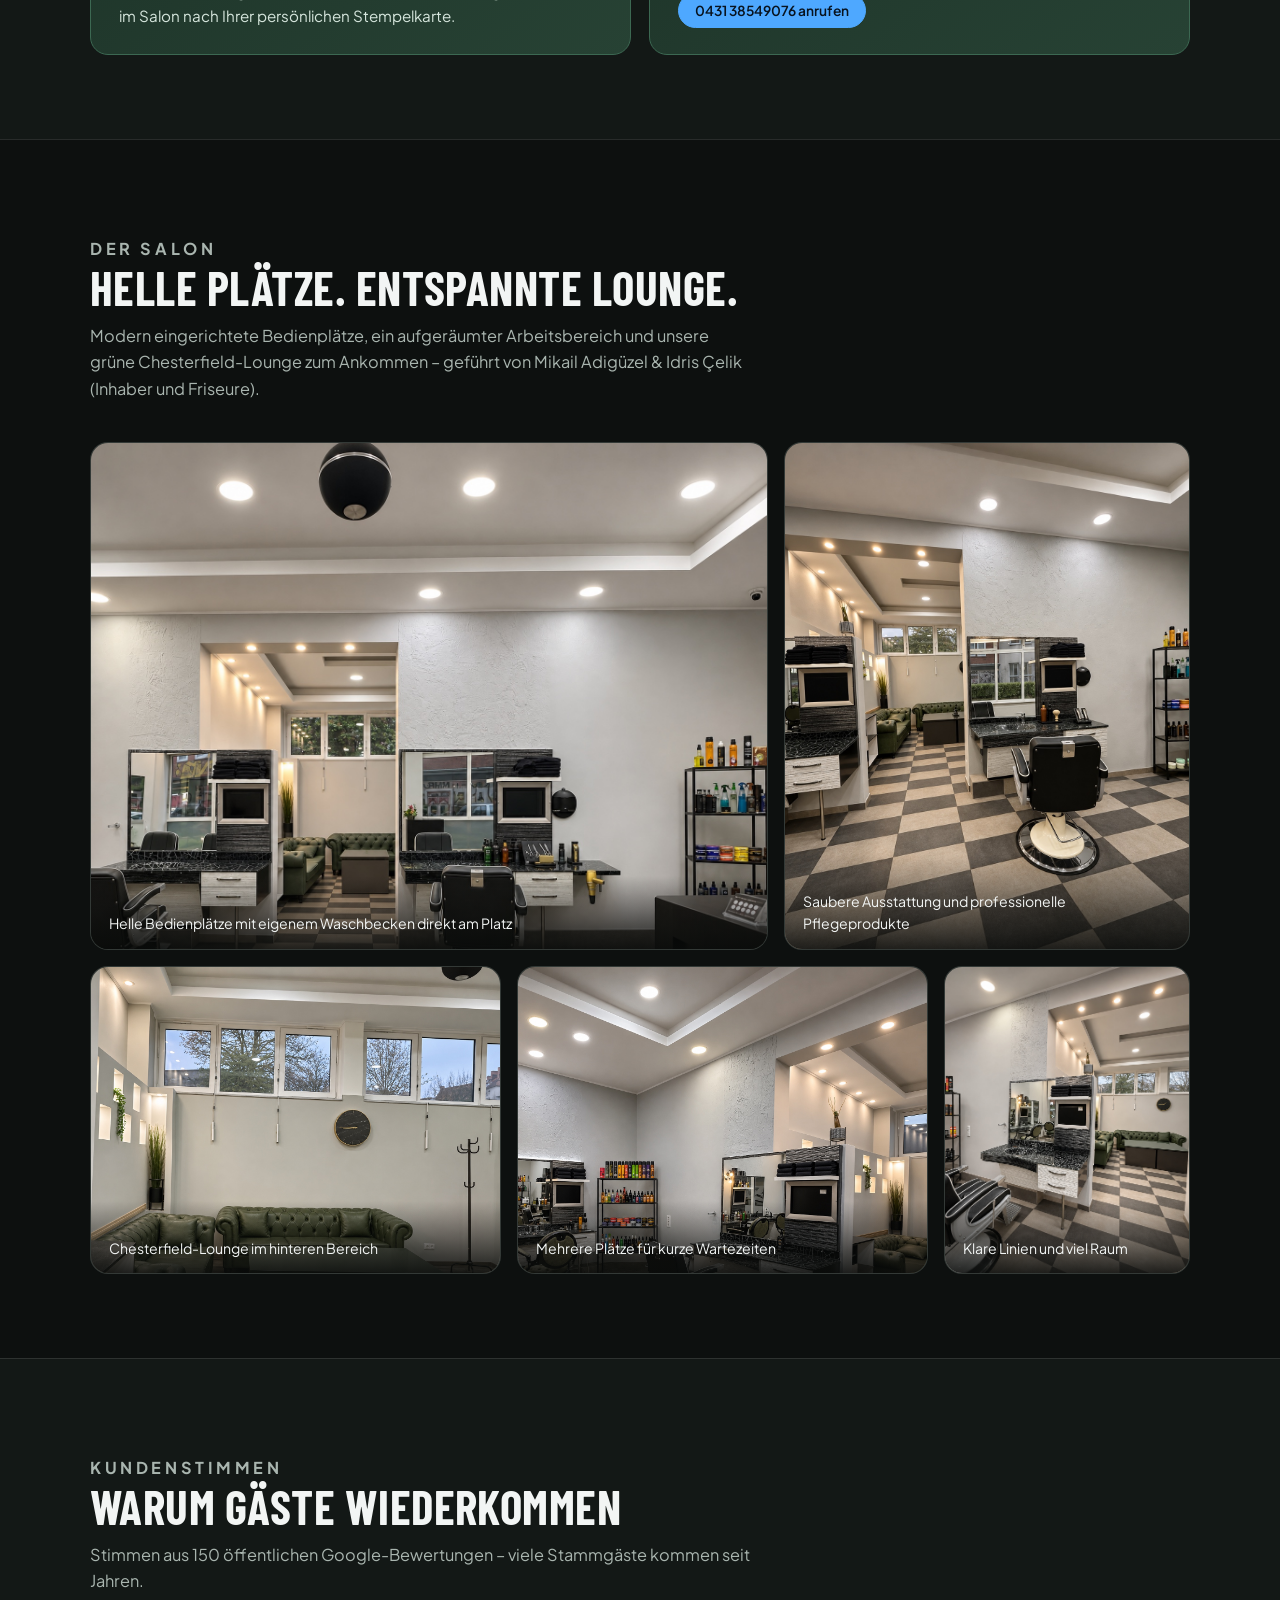
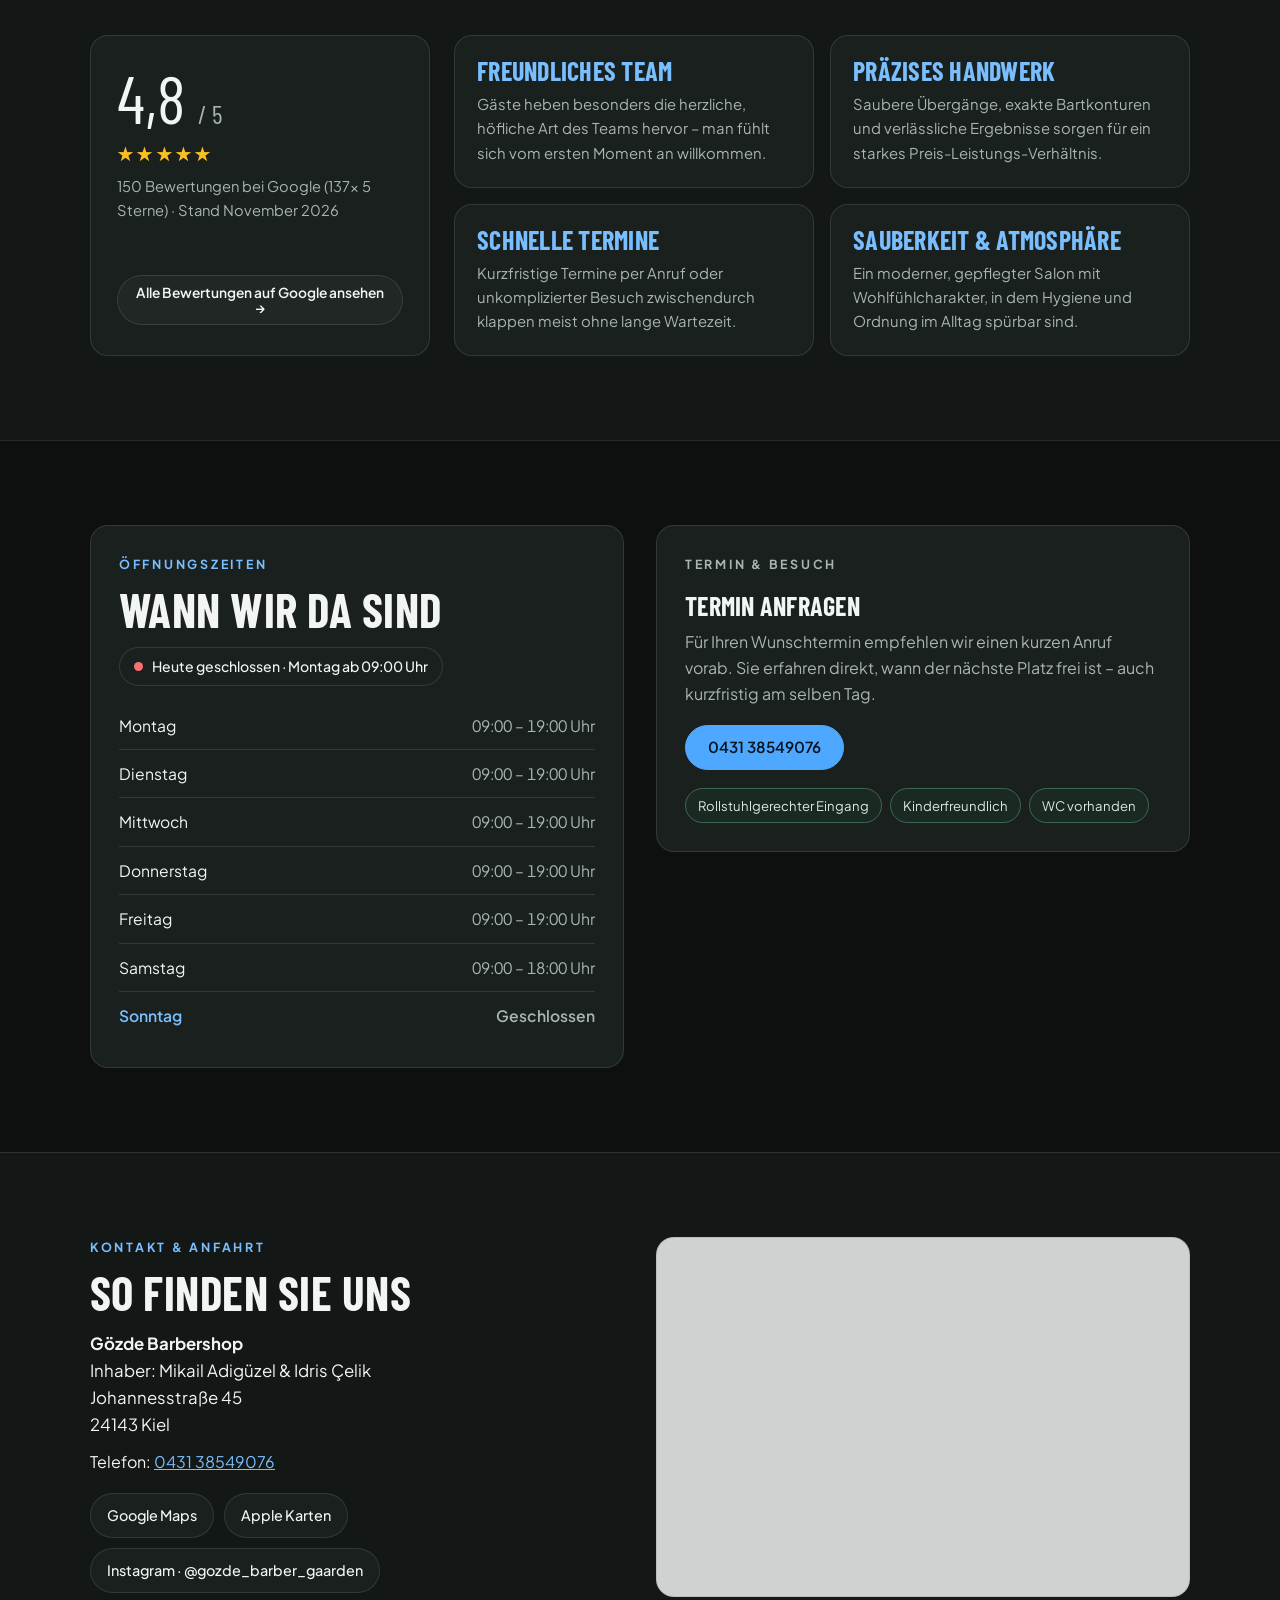
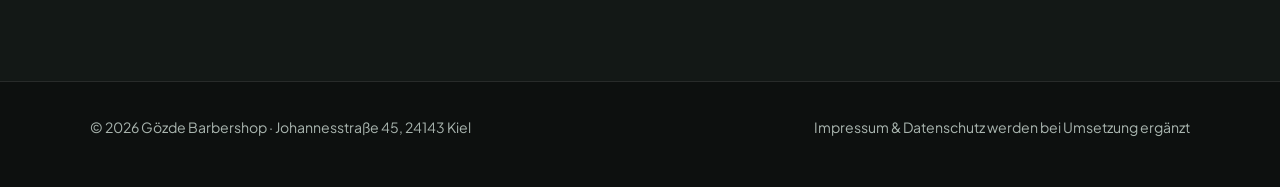
==== commit c15b90af: "Update Gözde Barbershop draft photography" ====
--- a/goezde-barbershop/index.html
+++ b/goezde-barbershop/index.html
@@ -644,7 +644,7 @@
     </div>
 
     <figure class="hero-media">
-      <img src="assets/aussen.jpg" alt="Eingang des Gözde Barbershop in der Johannesstraße 45 in Kiel-Gaarden mit Leuchtschild und Barber-Pole" width="1200" height="1500" fetchpriority="high">
+      <img src="assets/aussen.jpg" alt="Eingang des Gözde Barbershop in der Johannesstraße 45 in Kiel-Gaarden mit Leuchtschild und Barber-Pole" width="1121" height="1403" fetchpriority="high">
       <figcaption>Johannesstraße 45 · Kiel-Gaarden</figcaption>
     </figure>
   </div>
@@ -708,25 +708,25 @@
     <div class="bento">
       <div class="bento-top">
         <figure class="ratio-4-3">
-          <img src="assets/salon-uebersicht.jpg" alt="Innenansicht des Gözde Barbershop mit beleuchteten Spiegeln, Waschbecken und Schachbrettboden" width="1400" height="1050" loading="lazy">
+          <img src="assets/salon-uebersicht.jpg" alt="Innenansicht des Gözde Barbershop mit beleuchteten Spiegeln, Waschbecken und Schachbrettboden" width="1448" height="1086" loading="lazy">
           <figcaption>Helle Bedienplätze mit eigenem Waschbecken direkt am Platz</figcaption>
         </figure>
         <figure class="ratio-4-5">
-          <img src="assets/platz-rechts.jpg" alt="Moderner Barbershop-Platz mit schwarzem Stuhl, Spiegel, Pflegeprodukten und Blick in die Lounge" width="1080" height="1350" loading="lazy">
+          <img src="assets/platz-rechts.jpg" alt="Moderner Barbershop-Platz mit schwarzem Stuhl, Spiegel, Pflegeprodukten und Blick in die Lounge" width="1122" height="1402" loading="lazy">
           <figcaption>Saubere Ausstattung und professionelle Pflegeprodukte</figcaption>
         </figure>
       </div>
       <div class="bento-bottom">
         <figure class="ratio-4-3">
-          <img src="assets/lounge.jpg" alt="Wartebereich mit zwei dunkelgrünen Chesterfield-Sofas und Glastisch" width="1400" height="1050" loading="lazy">
+          <img src="assets/lounge.jpg" alt="Wartebereich mit zwei dunkelgrünen Chesterfield-Sofas und Glastisch" width="1448" height="1086" loading="lazy">
           <figcaption>Chesterfield-Lounge im hinteren Bereich</figcaption>
         </figure>
         <figure class="ratio-4-3">
-          <img src="assets/salon-stuehle.jpg" alt="Mehrere Friseurstühle in Olivgrün und Schwarz vor großen Spiegeln" width="1400" height="1050" loading="lazy">
+          <img src="assets/salon-stuehle.jpg" alt="Mehrere Friseurstühle in Olivgrün und Schwarz vor großen Spiegeln" width="1448" height="1086" loading="lazy">
           <figcaption>Mehrere Plätze für kurze Wartezeiten</figcaption>
         </figure>
         <figure class="ratio-4-5">
-          <img src="assets/platz-detail.jpg" alt="Detailansicht des dunklen Marmor-Waschtischs mit Schubladen und Übergang zur Lounge" width="1080" height="1350" loading="lazy">
+          <img src="assets/platz-detail.jpg" alt="Detailansicht des dunklen Marmor-Waschtischs mit Schubladen und Übergang zur Lounge" width="1122" height="1402" loading="lazy">
           <figcaption>Klare Linien und viel Raum</figcaption>
         </figure>
       </div>
